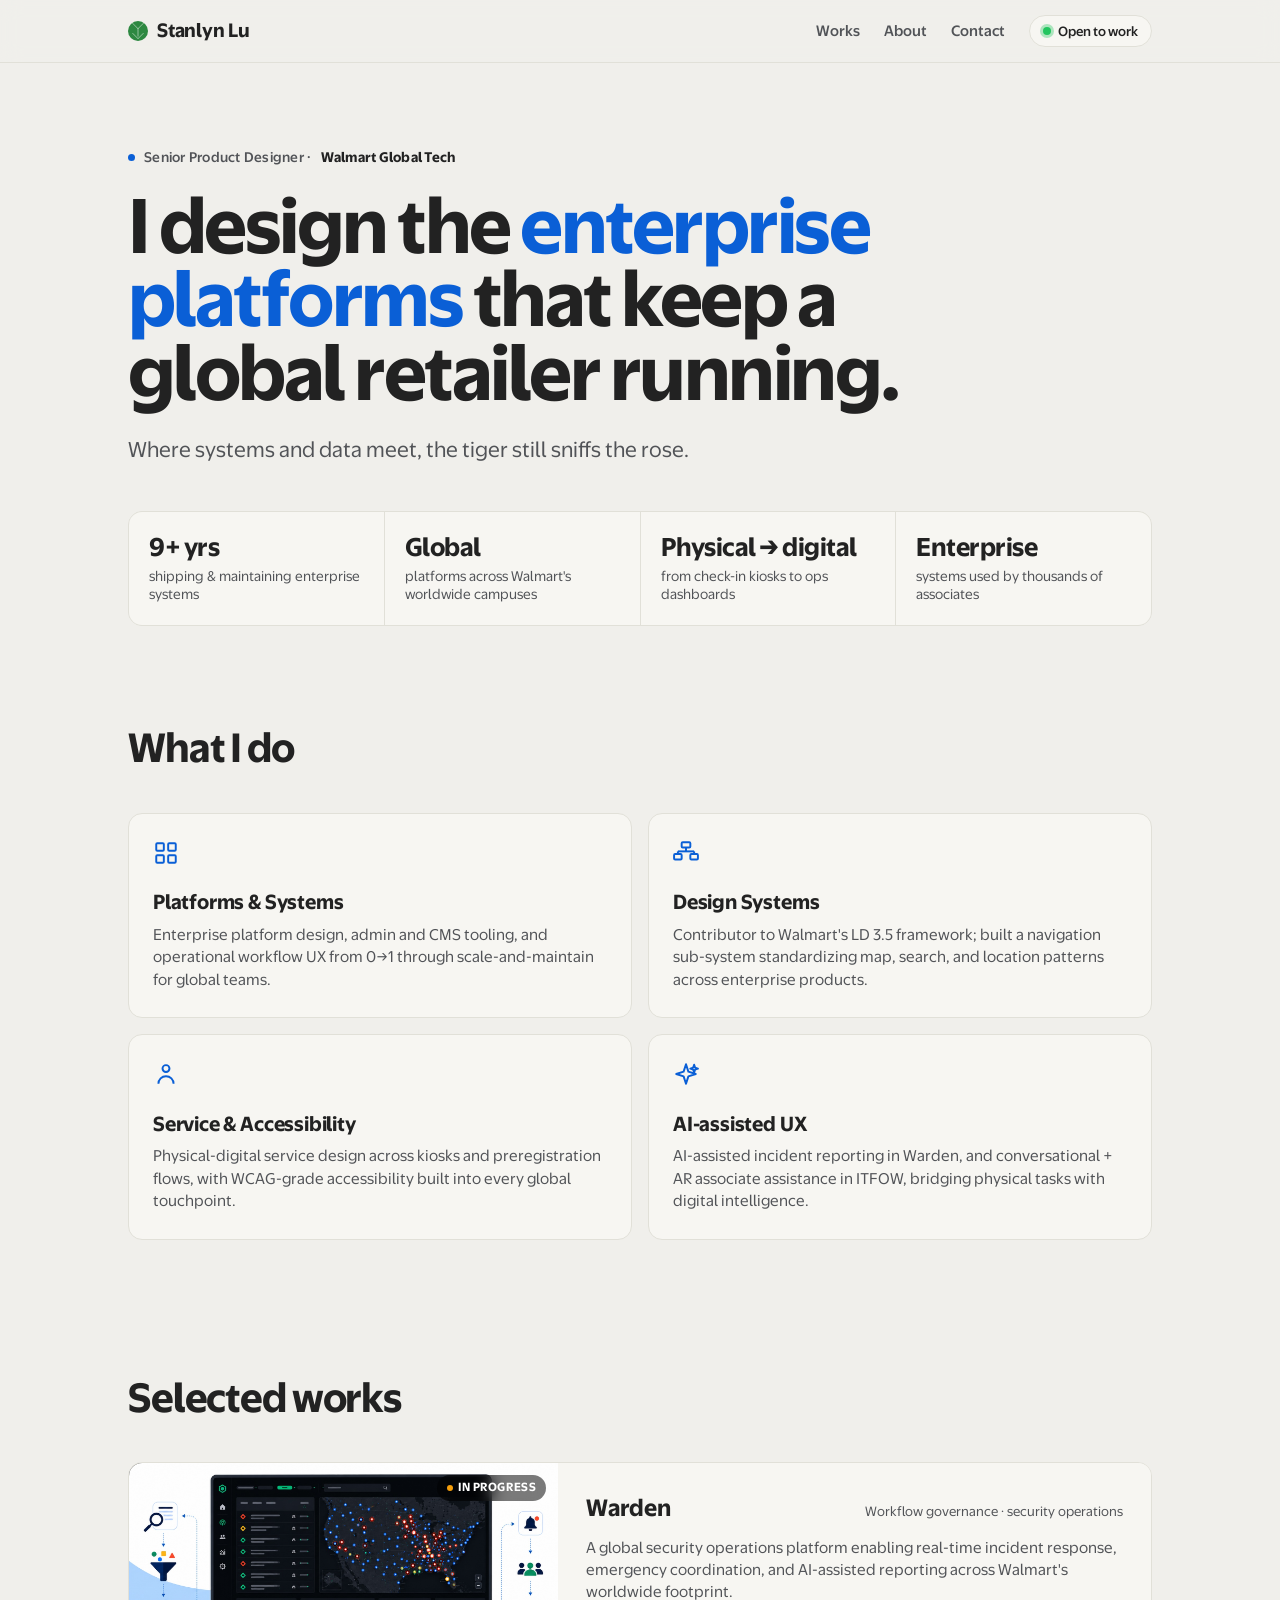
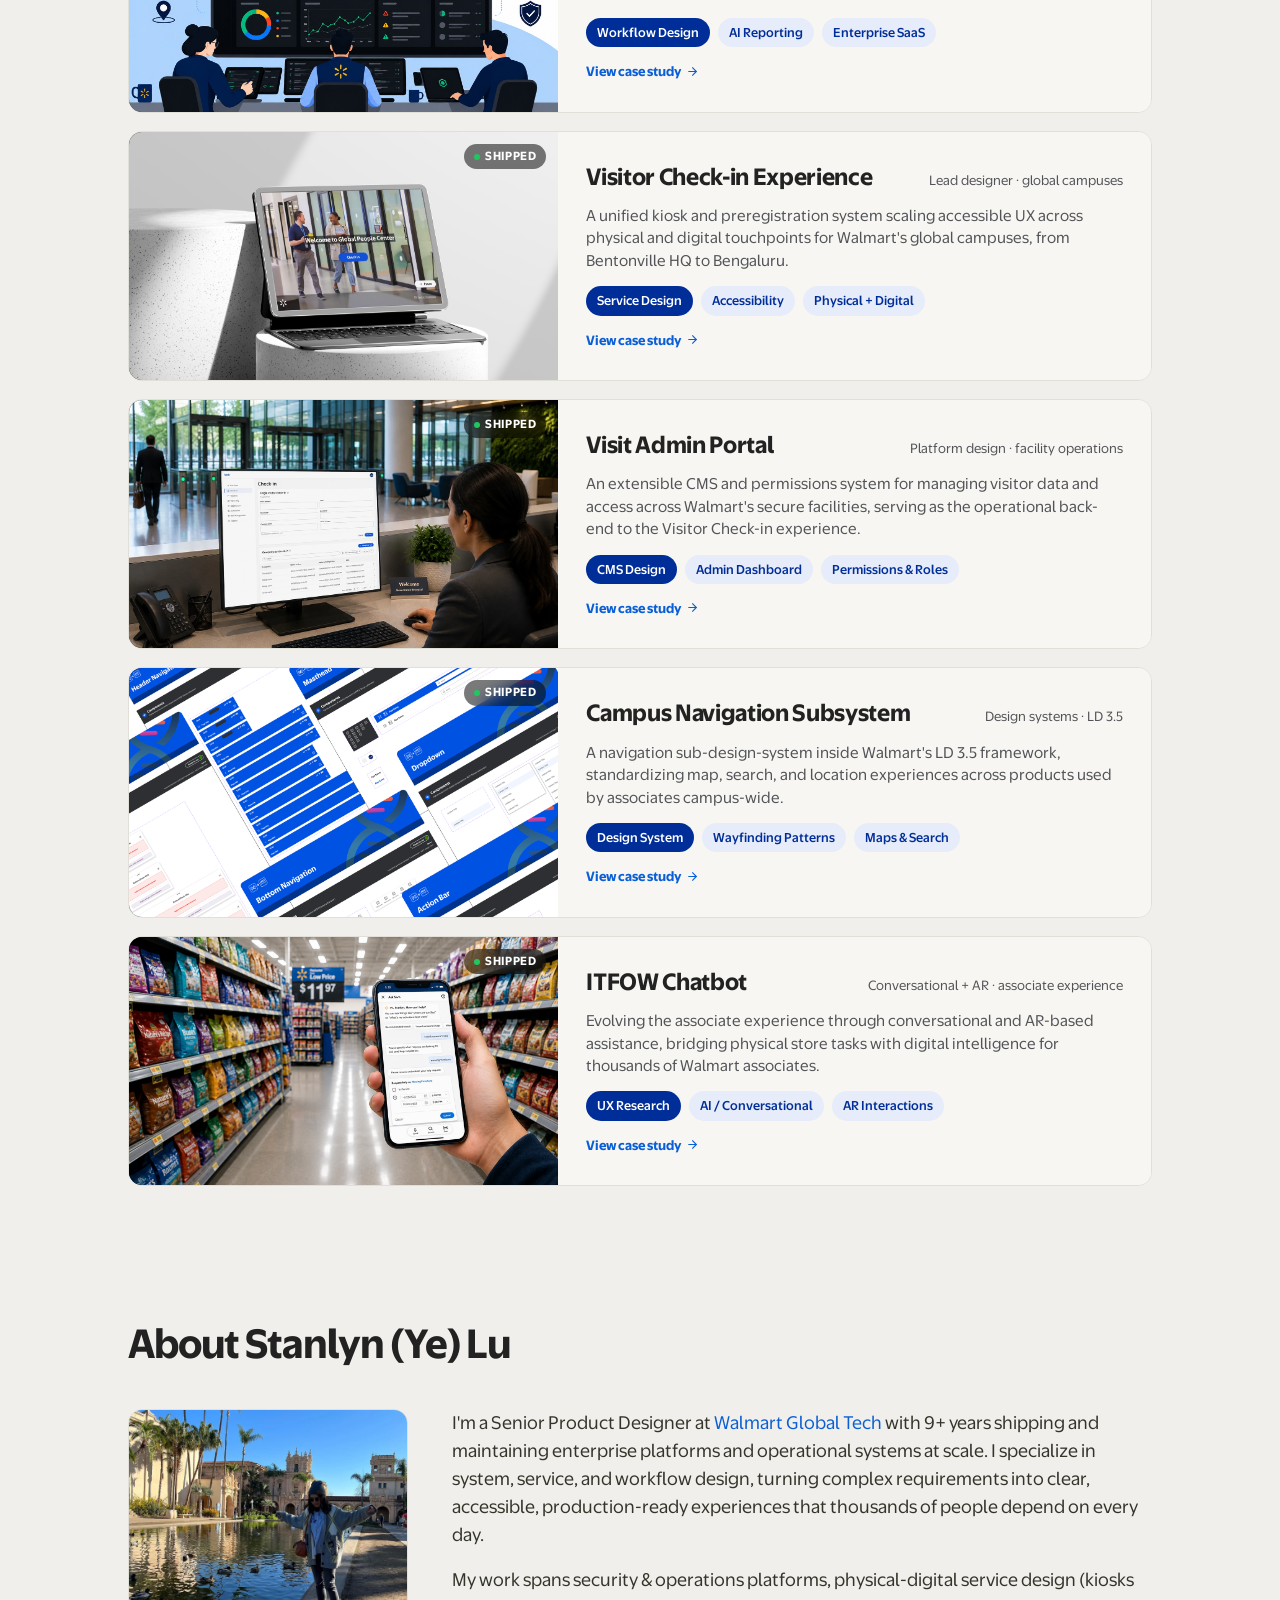
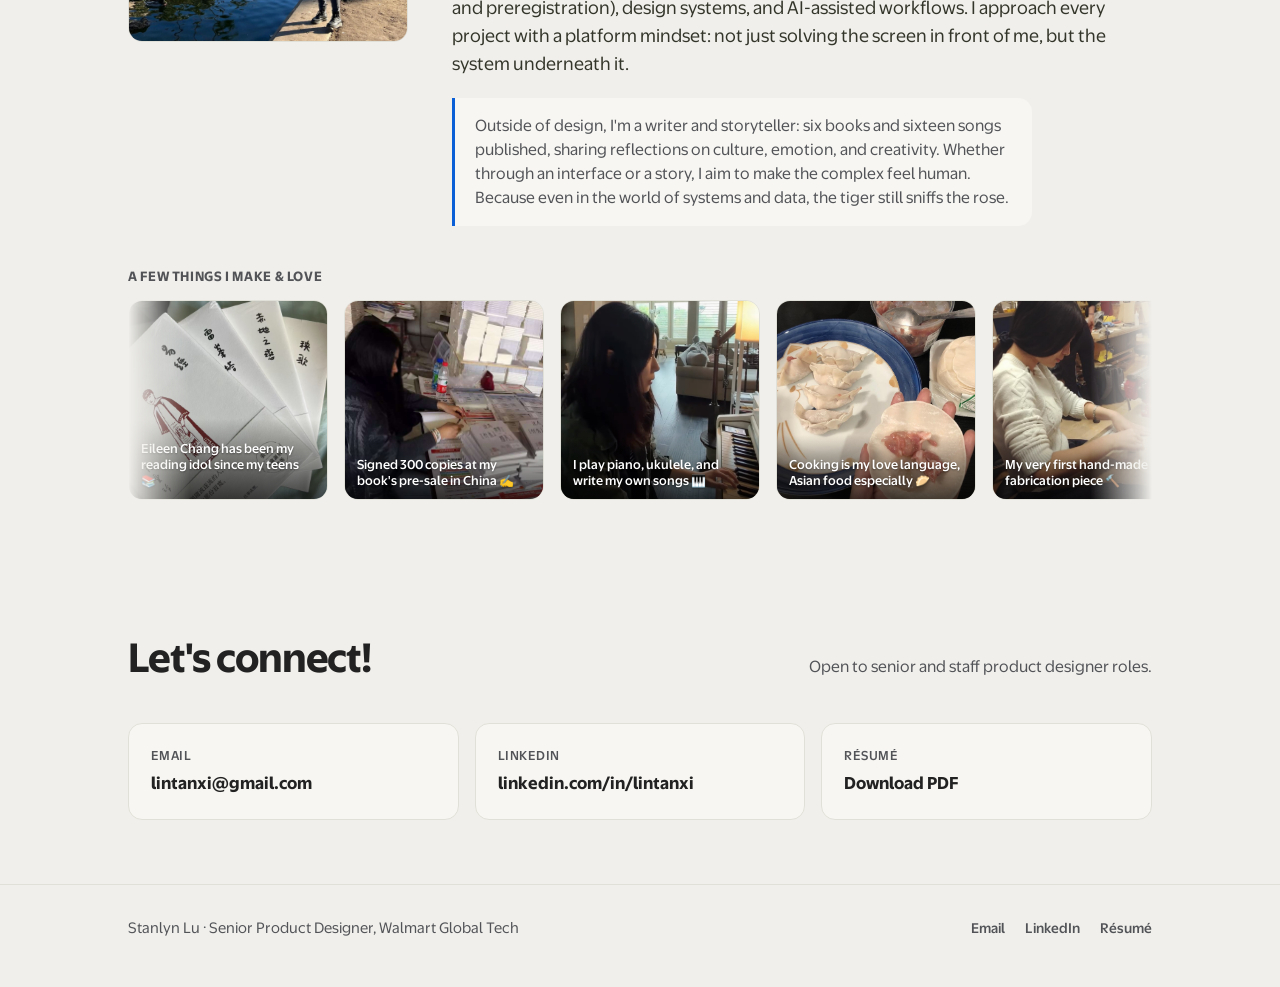
==== index.html @ 0a049d86 "Initial commit: portfolio site" ====
<!DOCTYPE html>
<html lang="en">
<head>
<meta charset="UTF-8">
<meta name="viewport" content="width=device-width, initial-scale=1">
<title>Stanlyn Lu — Senior Product Designer</title>
<meta name="description" content="Stanlyn (Ye) Lu — Senior Product Designer at Walmart Global Tech. Enterprise platforms, security &amp; operations, design systems, and AI-assisted UX at global scale.">
<meta property="og:title" content="Stanlyn Lu — Senior Product Designer">
<meta property="og:description" content="Enterprise platforms, security &amp; operations, design systems, and AI-assisted UX at global scale.">
<meta property="og:type" content="website">
<meta property="og:url" content="https://yelu.work/">

<link rel="icon" href="favicon.svg" type="image/svg+xml">
<link rel="preload" href="fonts/everyday-700.woff" as="font" type="font/woff" crossorigin>
<link rel="preload" href="fonts/everyday-400.woff" as="font" type="font/woff" crossorigin>
<style>
  @font-face{font-family:"Everyday Sans";font-weight:400;font-style:normal;font-display:swap;src:url("fonts/everyday-400.woff") format("woff")}
  @font-face{font-family:"Everyday Sans";font-weight:500;font-style:normal;font-display:swap;src:url("fonts/everyday-500.woff") format("woff")}
  @font-face{font-family:"Everyday Sans";font-weight:700;font-style:normal;font-display:swap;src:url("fonts/everyday-700.woff") format("woff")}
  @font-face{font-family:"Everyday Sans";font-weight:900;font-style:normal;font-display:swap;src:url("fonts/everyday-900.woff") format("woff")}

  :root{
    --bg:#f0efeb;
    --surface:#f7f6f2;
    --ink:#222222;
    --muted:#515357;
    --line:#e1e0d8;
    --blue:#0a5fd6;
    --blue-ink:#002e99;
    --chip-bg:#e6ecf9;
    --leaf:#2d8841;
    --font:"Everyday Sans","Helvetica Neue",Arial,sans-serif;
    --max:1080px;
    --r:14px;
  }
  *{box-sizing:border-box}
  html{scroll-behavior:smooth}
  @media (prefers-reduced-motion:reduce){html{scroll-behavior:auto}}
  body{
    margin:0;background:var(--bg);color:var(--ink);
    font-family:var(--font);font-size:16px;line-height:1.6;
    -webkit-font-smoothing:antialiased;text-rendering:optimizeLegibility;
  }
  .wrap{max-width:var(--max);margin:0 auto;padding:0 28px}
  a{color:var(--blue);text-decoration:none}
  a:hover{text-decoration:underline}
  :focus-visible{outline:3px solid var(--blue);outline-offset:3px;border-radius:4px}
  img{display:block;max-width:100%}
  .skip{position:absolute;left:-9999px}
  .skip:focus{left:16px;top:16px;background:var(--ink);color:#fff;padding:10px 14px;border-radius:8px;z-index:99}

  /* ── Header ── */
  header{position:sticky;top:0;z-index:20;background:rgba(240,239,235,.88);backdrop-filter:blur(10px);-webkit-backdrop-filter:blur(10px);border-bottom:1px solid var(--line)}
  .nav{display:flex;align-items:center;justify-content:space-between;height:62px;gap:24px}
  .brand{display:flex;align-items:center;gap:9px;font-weight:700;font-size:18px;letter-spacing:-.01em;color:var(--ink);white-space:nowrap}
  .brand svg{width:20px;height:20px;color:var(--leaf);flex:none}
  .navlinks{display:flex;align-items:center;gap:24px}
  .navlink{color:var(--muted);font-weight:500;font-size:14px;transition:color .15s}
  .navlink:hover{color:var(--ink);text-decoration:none}
  @media(max-width:520px){.navlinks .navlink:not(:last-child){display:none}}
  .avail{display:inline-flex;align-items:center;gap:7px;font-size:12.5px;font-weight:500;color:var(--ink);padding:5px 13px;background:var(--surface);border:1px solid var(--line);border-radius:999px;white-space:nowrap}
  .avail-dot{width:8px;height:8px;border-radius:50%;background:#22c55e;flex:none;position:relative}
  .avail-dot::before{content:'';position:absolute;inset:-3px;border-radius:50%;background:#22c55e;opacity:.35;animation:avail-pulse 1.8s ease-out infinite}
  @keyframes avail-pulse{0%{transform:scale(1);opacity:.35}70%{transform:scale(2.5);opacity:0}100%{transform:scale(2.5);opacity:0}}

  /* ── Hero ── */
  .hero{padding:80px 0 28px}
  .eyebrow{display:inline-flex;align-items:center;gap:9px;font-size:13px;font-weight:500;letter-spacing:.02em;color:var(--muted);margin-bottom:22px}
  .eyebrow b{color:var(--ink);font-weight:700}
  .eyebrow .dot{width:7px;height:7px;border-radius:50%;background:var(--blue);flex:none}
  h1{font-weight:700;font-size:clamp(36px,6vw,72px);line-height:1.02;letter-spacing:-.035em;margin:0 0 24px;max-width:16ch}
  h1 .accent{color:var(--blue)}
  .hook{font-size:clamp(17px,2.1vw,20px);line-height:1.55;color:var(--muted);max-width:50ch;margin:0;font-weight:400}

  /* ── Scale strip ── */
  .scale{display:grid;grid-template-columns:repeat(4,1fr);gap:1px;background:var(--line);border:1px solid var(--line);border-radius:var(--r);overflow:hidden;margin-top:46px}
  .stat{background:var(--surface);padding:22px 20px}
  .stat .num{font-weight:700;font-size:24px;line-height:1.1;letter-spacing:-.02em}
  .stat .lab{margin-top:6px;font-size:13px;color:var(--muted);line-height:1.4}
  @media(max-width:760px){.scale{grid-template-columns:repeat(2,1fr)}}

  /* ── Sections ── */
  section{padding:64px 0}
  .sec-head{display:flex;align-items:baseline;justify-content:space-between;gap:20px;margin-bottom:34px;flex-wrap:wrap}
  h2{font-weight:700;font-size:clamp(26px,3.6vw,38px);letter-spacing:-.03em;margin:0}
  .sec-sub{color:var(--muted);font-size:15px;max-width:44ch;margin:0}

  /* ── Competency grid ── */
  .caps{display:grid;grid-template-columns:repeat(2,1fr);gap:16px}
  @media(max-width:720px){.caps{grid-template-columns:1fr}}
  .cap{background:var(--surface);border:1px solid var(--line);border-radius:var(--r);padding:26px 24px}
  .cap .icon{width:26px;height:26px;color:var(--blue);margin-bottom:14px}
  .cap h3{font-weight:700;font-size:19px;margin:0 0 6px;letter-spacing:-.01em}
  .cap p{margin:0;color:var(--muted);font-size:14.5px;line-height:1.55}

  /* ── Project cards ── */
  .works{display:flex;flex-direction:column;gap:18px}
  .card{display:grid;grid-template-columns:42% 1fr;background:var(--surface);border:1px solid var(--line);border-radius:var(--r);overflow:hidden;transition:border-color .2s ease,transform .2s ease;text-decoration:none;color:inherit}
  .card:hover{border-color:var(--blue);transform:translateY(-2px);text-decoration:none}
  @media(prefers-reduced-motion:reduce){.card,.card:hover{transition:none;transform:none}}
  .card .shot{position:relative;background:#1b1c18;min-height:220px}
  .card .shot img{width:100%;height:100%;object-fit:cover;position:absolute;inset:0}
  .card .body{padding:28px 28px;background:var(--card-color,var(--surface))}
  .badge{position:absolute;top:12px;right:12px;display:inline-flex;align-items:center;gap:5px;font-size:11px;font-weight:600;letter-spacing:.05em;text-transform:uppercase;padding:4px 10px;border-radius:999px;background:rgba(0,0,0,.52);color:#fff;backdrop-filter:blur(8px);-webkit-backdrop-filter:blur(8px);z-index:2}
  .badge .bdot{width:6px;height:6px;border-radius:50%;background:#22c55e;flex:none}
  .card .top{display:flex;align-items:baseline;justify-content:space-between;gap:14px;flex-wrap:wrap;margin-bottom:4px}
  .card h3{font-weight:700;font-size:22px;margin:0;letter-spacing:-.015em;color:var(--ink)}
  .card .scope{font-size:12.5px;color:var(--muted);white-space:nowrap}
  .card .desc{margin:10px 0 14px;color:var(--muted);font-size:14.5px;line-height:1.55}
  .tldr{font-size:13px;color:var(--ink);background:var(--bg);border:1px solid var(--line);border-radius:10px;padding:11px 14px;margin:0 0 16px;line-height:1.5}
  .tldr strong{font-weight:600;color:var(--muted);font-size:11px;letter-spacing:.04em;text-transform:uppercase;display:block;margin-bottom:4px}
  .chips{display:flex;flex-wrap:wrap;gap:8px}
  .chip{font-size:12px;font-weight:500;padding:5px 11px;border-radius:999px;background:var(--chip-bg);color:var(--blue-ink)}
  .chip.dom{background:var(--blue-ink);color:#fff}
  .nda{display:inline-flex;align-items:center;gap:7px;margin-top:14px;font-size:12.5px;color:var(--muted)}
  .nda svg{width:13px;height:13px;flex:none}
  .card-link-hint{display:inline-flex;align-items:center;gap:5px;margin-top:14px;font-size:12.5px;font-weight:600;color:var(--blue)}
  .card-link-hint svg{width:13px;height:13px;flex:none}
  @media(max-width:680px){.card{grid-template-columns:1fr}.card .shot{min-height:200px;height:200px}}

  /* ── About ── */
  .about-grid{display:grid;grid-template-columns:280px 1fr;gap:44px;align-items:start}
  @media(max-width:720px){.about-grid{grid-template-columns:1fr;gap:26px}}
  .about-grid img{width:100%;border-radius:var(--r);border:1px solid var(--line)}
  .about p{font-size:17px;max-width:58ch;color:#33352a;margin-top:0;line-height:1.65}
  .ps{margin-top:20px;padding:16px 20px;border-left:3px solid var(--blue);background:var(--surface);border-radius:0 var(--r) var(--r) 0;color:var(--muted);font-size:15px;max-width:58ch}
  /* hobby photo marquee */
  .hobbies{margin-top:40px}
  .hobbies-label{font-size:12.5px;font-weight:600;letter-spacing:.05em;text-transform:uppercase;color:var(--muted);margin-bottom:14px}
  .marquee{overflow:hidden;-webkit-mask-image:linear-gradient(90deg,transparent,#000 6%,#000 94%,transparent);mask-image:linear-gradient(90deg,transparent,#000 6%,#000 94%,transparent)}
  .marquee-track{display:flex;gap:16px;width:max-content;animation:marquee 46s linear infinite}
  .marquee:hover .marquee-track{animation-play-state:paused}
  .marquee-track figure{position:relative;margin:0;flex:none;width:200px;height:200px;border-radius:var(--r);overflow:hidden;border:1px solid var(--line);background:var(--surface)}
  .marquee-track img{width:100%;height:100%;object-fit:cover;display:block;transition:transform .4s ease}
  .marquee-track figure:hover img{transform:scale(1.05)}
  .marquee-track figcaption{position:absolute;left:0;right:0;bottom:0;padding:22px 12px 10px;font-size:12px;line-height:1.35;font-weight:500;color:#fff;background:linear-gradient(to top,rgba(0,0,0,.72),rgba(0,0,0,.36) 55%,transparent);text-shadow:0 1px 2px rgba(0,0,0,.4)}
  @keyframes marquee{0%{transform:translateX(0)}100%{transform:translateX(calc(-50% - 8px))}}
  @media(prefers-reduced-motion:reduce){.marquee-track{animation:none}.marquee{overflow-x:auto}}
  @media(max-width:680px){.marquee-track figure{width:150px;height:150px}}

  /* ── Contact ── */
  .contact-grid{display:grid;grid-template-columns:repeat(3,1fr);gap:16px}
  @media(max-width:640px){.contact-grid{grid-template-columns:1fr}}
  .contact-item{background:var(--surface);border:1px solid var(--line);border-radius:var(--r);padding:22px 22px;display:flex;flex-direction:column;gap:6px}
  .contact-item .c-label{font-size:12px;font-weight:500;letter-spacing:.04em;text-transform:uppercase;color:var(--muted)}
  .contact-item a{font-size:16px;font-weight:600;color:var(--ink)}
  .contact-item a:hover{color:var(--blue)}

  .hero{position:relative}

  footer{border-top:1px solid var(--line);padding:32px 0 48px}
  .foot-inner{display:flex;align-items:center;justify-content:space-between;gap:20px;flex-wrap:wrap}
  .foot-name{font-size:14px;color:var(--muted)}
  .foot-links{display:flex;gap:20px;flex-wrap:wrap}
  .foot-links a{font-size:13px;font-weight:500;color:var(--muted)}
  .foot-links a:hover{color:var(--ink)}
</style>
</head>
<body>
<a class="skip" href="#main">Skip to content</a>


<header>
  <div class="wrap nav">
    <a href="#" class="brand" aria-label="Stanlyn Lu, home">
      <svg viewBox="0 0 200 200" width="22" height="22" aria-hidden="true"><circle cx="100" cy="100" r="100" fill="#2d8841"/><g fill="none" stroke="#fff" stroke-miterlimit="10" stroke-width="5"><line x1="44.69" y1="21.51" x2="100.91" y2="77.73"/><line x1="155.31" y1="21.51" x2="98.39" y2="78.42"/><line x1="44.69" y1="121.14" x2="100" y2="176.45"/><line x1="155.31" y1="121.14" x2="98.26" y2="178.19"/><line x1="100" y1="73.99" x2="100" y2="155.83"/></g></svg>
      Stanlyn Lu
    </a>
    <nav class="navlinks" aria-label="Primary">
      <a class="navlink" href="#works">Works</a>
      <a class="navlink" href="#about">About</a>
      <a class="navlink" href="#contact">Contact</a>
      <span class="avail" aria-label="Open to new opportunities"><span class="avail-dot" aria-hidden="true"></span>Open to work</span>
    </nav>
  </div>
</header>

<main id="main">

  <!-- HERO -->
  <section class="hero" aria-labelledby="h1">
    <div class="wrap">
      <span class="eyebrow"><span class="dot" aria-hidden="true"></span>Senior Product Designer · <b><a href="https://tech.walmart.com/content/walmart-global-tech/en_us.html" rel="noopener" target="_blank" style="color:inherit;text-decoration:none">Walmart Global Tech</a></b></span>
      <h1 id="h1">I design the <span class="accent">enterprise platforms</span> that keep a global retailer running.</h1>
      <p class="hook">Where systems and data meet, the tiger still sniffs the rose.</p>

      <div class="scale" role="list" aria-label="Experience highlights">
        <div class="stat" role="listitem">
          <div class="num">9+ yrs</div>
          <div class="lab">shipping &amp; maintaining enterprise systems</div>
        </div>
        <div class="stat" role="listitem">
          <div class="num">Global</div>
          <div class="lab">platforms across Walmart's worldwide campuses</div>
        </div>
        <div class="stat" role="listitem">
          <div class="num">Physical → digital</div>
          <div class="lab">from check-in kiosks to ops dashboards</div>
        </div>
        <div class="stat" role="listitem">
          <div class="num">Enterprise</div>
          <div class="lab">systems used by thousands of associates</div>
        </div>
      </div>
    </div>
      </span>
    </div>
  </section>

  <!-- COMPETENCY -->
  <section aria-labelledby="cap-h">
    <div class="wrap">
      <div class="sec-head">
        <h2 id="cap-h">What I do</h2>
      </div>
      <div class="caps">

        <article class="cap">
          <svg class="icon" viewBox="0 0 24 24" fill="none" stroke="currentColor" stroke-width="1.8" aria-hidden="true">
            <rect x="3" y="3" width="7" height="7" rx="1"/><rect x="14" y="3" width="7" height="7" rx="1"/>
            <rect x="3" y="14" width="7" height="7" rx="1"/><rect x="14" y="14" width="7" height="7" rx="1"/>
          </svg>
          <h3>Platforms &amp; Systems</h3>
          <p>Enterprise platform design, admin and CMS tooling, and operational workflow UX from 0→1 through scale-and-maintain for global teams.</p>
        </article>

        <article class="cap">
          <svg class="icon" viewBox="0 0 24 24" fill="none" stroke="currentColor" stroke-width="1.8" aria-hidden="true">
            <rect x="8" y="2" width="8" height="5" rx="1"/>
            <line x1="12" y1="7" x2="12" y2="10.5"/>
            <line x1="4.5" y1="10.5" x2="19.5" y2="10.5"/>
            <line x1="4.5" y1="10.5" x2="4.5" y2="13"/>
            <line x1="19.5" y1="10.5" x2="19.5" y2="13"/>
            <rect x="1" y="13" width="7" height="5" rx="1"/>
            <rect x="16" y="13" width="7" height="5" rx="1"/>
          </svg>
          <h3>Design Systems</h3>
          <p>Contributor to Walmart's LD 3.5 framework; built a navigation sub-system standardizing map, search, and location patterns across enterprise products.</p>
        </article>

        <article class="cap">
          <svg class="icon" viewBox="0 0 24 24" fill="none" stroke="currentColor" stroke-width="1.8" aria-hidden="true">
            <circle cx="12" cy="7" r="3.2"/>
            <path d="M5 21c0-3.9 3.1-7 7-7s7 3.1 7 7"/>
          </svg>
          <h3>Service &amp; Accessibility</h3>
          <p>Physical-digital service design across kiosks and preregistration flows, with WCAG-grade accessibility built into every global touchpoint.</p>
        </article>

        <article class="cap">
          <svg class="icon" viewBox="0 0 24 24" fill="none" stroke="currentColor" stroke-width="1.8" stroke-linejoin="round" aria-hidden="true">
            <path d="M12 3l2.2 6.8L21 12l-6.8 2.2L12 21l-2.2-6.8L3 12l6.8-2.2L12 3z"/>
            <path d="M19.5 3.5l.9 2.6 2.6.9-2.6.9-.9 2.6-.9-2.6-2.6-.9 2.6-.9.9-2.6z"/>
          </svg>
          <h3>AI-assisted UX</h3>
          <p>AI-assisted incident reporting in Warden, and conversational + AR associate assistance in ITFOW, bridging physical tasks with digital intelligence.</p>
        </article>

      </div>
    </div>
  </section>

  <!-- WORKS -->
  <section id="works" aria-labelledby="works-h">
    <div class="wrap">
      <div class="sec-head">
        <h2 id="works-h">Selected works</h2>
      </div>
      <div class="works">

        <!-- Warden -->
        <a class="card" href="warden.html" data-preview="assets/warden.jpg">
          <div class="shot">
            <img src="assets/warden.jpg" loading="lazy" alt="Warden security operations dashboard showing a live US map of active sites and a real-time incident queue.">
            <span class="badge"><span class="bdot" style="background:#f59e0b"></span>In Progress</span>
          </div>
          <div class="body">
            <div class="top">
              <h3>Warden</h3>
              <span class="scope">Workflow governance · security operations</span>
            </div>
            <p class="desc">A global security operations platform enabling real-time incident response, emergency coordination, and AI-assisted reporting across Walmart's worldwide footprint.</p>
            <div class="chips">
              <span class="chip dom">Workflow Design</span>
              <span class="chip">AI Reporting</span>
              <span class="chip">Enterprise SaaS</span>
            </div>
            <span class="card-link-hint">View case study
              <svg viewBox="0 0 24 24" fill="none" stroke="currentColor" stroke-width="2" stroke-linecap="round" stroke-linejoin="round" aria-hidden="true"><line x1="5" y1="12" x2="19" y2="12"/><polyline points="12 5 19 12 12 19"/></svg>
            </span>
          </div>
        </a>

        <!-- Visitor Check-in -->
        <a class="card" href="visit-checkin.html" data-preview="assets/visitor-checkin.png">
          <div class="shot">
            <img src="assets/visitor-checkin.png" loading="lazy" alt="A self-service check-in kiosk on a stand welcoming visitors to the Global People Center.">
            <span class="badge"><span class="bdot"></span>Shipped</span>
          </div>
          <div class="body">
            <div class="top">
              <h3>Visitor Check-in Experience</h3>
              <span class="scope">Lead designer · global campuses</span>
            </div>
            <p class="desc">A unified kiosk and preregistration system scaling accessible UX across physical and digital touchpoints for Walmart's global campuses, from Bentonville HQ to Bengaluru.</p>
            <div class="chips">
              <span class="chip dom">Service Design</span>
              <span class="chip">Accessibility</span>
              <span class="chip">Physical + Digital</span>
            </div>
            <span class="card-link-hint">View case study
              <svg viewBox="0 0 24 24" fill="none" stroke="currentColor" stroke-width="2" stroke-linecap="round" stroke-linejoin="round" aria-hidden="true"><line x1="5" y1="12" x2="19" y2="12"/><polyline points="12 5 19 12 12 19"/></svg>
            </span>
          </div>
        </a>

        <!-- Visit Admin -->
        <a class="card" href="visit-admin.html" data-preview="assets/visit-admin.jpg">
          <div class="shot">
            <img src="assets/visit-admin.jpg" loading="lazy" alt="A reception desk monitor showing the visitor check-in admin form being completed by a front-desk associate.">
            <span class="badge"><span class="bdot"></span>Shipped</span>
          </div>
          <div class="body">
            <div class="top">
              <h3>Visit Admin Portal</h3>
              <span class="scope">Platform design · facility operations</span>
            </div>
            <p class="desc">An extensible CMS and permissions system for managing visitor data and access across Walmart's secure facilities, serving as the operational back-end to the Visitor Check-in experience.</p>
            <div class="chips">
              <span class="chip dom">CMS Design</span>
              <span class="chip">Admin Dashboard</span>
              <span class="chip">Permissions &amp; Roles</span>
            </div>
            <span class="card-link-hint">View case study
              <svg viewBox="0 0 24 24" fill="none" stroke="currentColor" stroke-width="2" stroke-linecap="round" stroke-linejoin="round" aria-hidden="true"><line x1="5" y1="12" x2="19" y2="12"/><polyline points="12 5 19 12 12 19"/></svg>
            </span>
          </div>
        </a>

        <!-- Campus Nav -->
        <a class="card" href="navigation.html" data-preview="assets/campus-nav.png">
          <div class="shot">
            <img src="assets/campus-nav.png" loading="lazy" alt="Navigation UI component sheets: header nav, masthead, dropdown, bottom nav, action bar, laid out in perspective.">
            <span class="badge"><span class="bdot"></span>Shipped</span>
          </div>
          <div class="body">
            <div class="top">
              <h3>Campus Navigation Subsystem</h3>
              <span class="scope">Design systems · LD 3.5</span>
            </div>
            <p class="desc">A navigation sub-design-system inside Walmart's LD 3.5 framework, standardizing map, search, and location experiences across products used by associates campus-wide.</p>
            <div class="chips">
              <span class="chip dom">Design System</span>
              <span class="chip">Wayfinding Patterns</span>
              <span class="chip">Maps &amp; Search</span>
            </div>
            <span class="card-link-hint">View case study
              <svg viewBox="0 0 24 24" fill="none" stroke="currentColor" stroke-width="2" stroke-linecap="round" stroke-linejoin="round" aria-hidden="true"><line x1="5" y1="12" x2="19" y2="12"/><polyline points="12 5 19 12 12 19"/></svg>
            </span>
          </div>
        </a>

        <!-- ITFOW -->
        <a class="card" href="itfow.html" data-preview="assets/itfow.jpg">
          <div class="shot">
            <img src="assets/itfow.jpg" loading="lazy" alt="A hand holding a phone in a Walmart aisle showing the Ask Sam conversational assistant.">
            <span class="badge"><span class="bdot"></span>Shipped</span>
          </div>
          <div class="body">
            <div class="top">
              <h3>ITFOW Chatbot</h3>
              <span class="scope">Conversational + AR · associate experience</span>
            </div>
            <p class="desc">Evolving the associate experience through conversational and AR-based assistance, bridging physical store tasks with digital intelligence for thousands of Walmart associates.</p>
            <div class="chips">
              <span class="chip dom">UX Research</span>
              <span class="chip">AI / Conversational</span>
              <span class="chip">AR Interactions</span>
            </div>
            <span class="card-link-hint">View case study
              <svg viewBox="0 0 24 24" fill="none" stroke="currentColor" stroke-width="2" stroke-linecap="round" stroke-linejoin="round" aria-hidden="true"><line x1="5" y1="12" x2="19" y2="12"/><polyline points="12 5 19 12 12 19"/></svg>
            </span>
          </div>
        </a>

      </div>
    </div>
  </section>

  <!-- ABOUT -->
  <section id="about" class="about" aria-labelledby="about-h">
    <div class="wrap">
      <div class="sec-head"><h2 id="about-h">About Stanlyn (Ye) Lu</h2></div>
      <div class="about-grid">
        <img src="assets/portrait.jpg" loading="lazy" alt="Stanlyn Lu standing by the reflecting pool at Balboa Park, arms outstretched.">
        <div>
          <p>I'm a Senior Product Designer at <a href="https://tech.walmart.com/content/walmart-global-tech/en_us.html" rel="noopener" target="_blank">Walmart Global Tech</a> with 9+ years shipping and maintaining enterprise platforms and operational systems at scale. I specialize in system, service, and workflow design, turning complex requirements into clear, accessible, production-ready experiences that thousands of people depend on every day.</p>
          <p>My work spans security &amp; operations platforms, physical-digital service design (kiosks and preregistration), design systems, and AI-assisted workflows. I approach every project with a platform mindset: not just solving the screen in front of me, but the system underneath it.</p>
          <div class="ps">Outside of design, I'm a writer and storyteller: six books and sixteen songs published, sharing reflections on culture, emotion, and creativity. Whether through an interface or a story, I aim to make the complex feel human. Because even in the world of systems and data, the tiger still sniffs the rose.</div>
        </div>
      </div>

      <div class="hobbies">
        <div class="hobbies-label">A few things I make &amp; love</div>
        <div class="marquee">
          <div class="marquee-track">
            <figure><img src="assets/hobby-1.jpg" alt="Eileen Chang books"><figcaption>Eileen Chang has been my reading idol since my teens 📚</figcaption></figure>
            <figure><img src="assets/hobby-2.jpg" alt="Signing books"><figcaption>Signed 300 copies at my book's pre-sale in China ✍️</figcaption></figure>
            <figure><img src="assets/hobby-3.jpg" alt="Playing piano"><figcaption>I play piano, ukulele, and write my own songs 🎹</figcaption></figure>
            <figure><img src="assets/hobby-4.jpg" alt="Hand-folding dumplings"><figcaption>Cooking is my love language, Asian food especially 🥟</figcaption></figure>
            <figure><img src="assets/hobby-5.jpg" alt="Fabrication bench"><figcaption>My very first hand-made fabrication piece 🔨</figcaption></figure>
            <figure><img src="assets/hobby-6.jpg" alt="Carved wooden emoji"><figcaption>First time with AutoCAD + CNC (it shows, lol) 😄</figcaption></figure>
            <figure><img src="assets/hobby-7.jpg" alt="LEGO build"><figcaption>Growing my LEGO collection, one set at a time 🦉</figcaption></figure>
            <figure><img src="assets/hobby-8.jpg" alt="Maker Faire"><figcaption>Geeking out at Maker Faire 🤖</figcaption></figure>
            <figure><img src="assets/hobby-9.jpg" alt="Rockets game"><figcaption>Cheering on the Rockets, light the fuse! 🏀</figcaption></figure>
            <figure><img src="assets/hobby-10.jpg" alt="SXSW badge"><figcaption>Soaking up ideas at SXSW 🎟️</figcaption></figure>
            <!-- duplicate set for seamless loop -->
            <figure aria-hidden="true"><img src="assets/hobby-1.jpg" alt=""><figcaption>Eileen Chang has been my reading idol since my teens 📚</figcaption></figure>
            <figure aria-hidden="true"><img src="assets/hobby-2.jpg" alt=""><figcaption>Signed 300 copies at my book's pre-sale in China ✍️</figcaption></figure>
            <figure aria-hidden="true"><img src="assets/hobby-3.jpg" alt=""><figcaption>I play piano, ukulele, and write my own songs 🎹</figcaption></figure>
            <figure aria-hidden="true"><img src="assets/hobby-4.jpg" alt=""><figcaption>Cooking is my love language, Asian food especially 🥟</figcaption></figure>
            <figure aria-hidden="true"><img src="assets/hobby-5.jpg" alt=""><figcaption>My very first hand-made fabrication piece 🔨</figcaption></figure>
            <figure aria-hidden="true"><img src="assets/hobby-6.jpg" alt=""><figcaption>First time with AutoCAD + CNC (it shows, lol) 😄</figcaption></figure>
            <figure aria-hidden="true"><img src="assets/hobby-7.jpg" alt=""><figcaption>Growing my LEGO collection, one set at a time 🦉</figcaption></figure>
            <figure aria-hidden="true"><img src="assets/hobby-8.jpg" alt=""><figcaption>Geeking out at Maker Faire 🤖</figcaption></figure>
            <figure aria-hidden="true"><img src="assets/hobby-9.jpg" alt=""><figcaption>Cheering on the Rockets, light the fuse! 🏀</figcaption></figure>
            <figure aria-hidden="true"><img src="assets/hobby-10.jpg" alt=""><figcaption>Soaking up ideas at SXSW 🎟️</figcaption></figure>
          </div>
        </div>
      </div>
    </div>
  </section>

  <!-- CONTACT -->
  <section id="contact" aria-labelledby="contact-h">
    <div class="wrap">
      <div class="sec-head">
        <h2 id="contact-h">Let's connect!</h2>
        <p class="sec-sub">Open to senior and staff product designer roles.</p>
      </div>
      <div class="contact-grid">
        <div class="contact-item">
          <span class="c-label">Email</span>
          <a href="mailto:lintanxi@gmail.com">lintanxi@gmail.com</a>
        </div>
        <div class="contact-item">
          <span class="c-label">LinkedIn</span>
          <a href="https://www.linkedin.com/in/lintanxi/" rel="noopener" target="_blank">linkedin.com/in/lintanxi</a>
        </div>
        <div class="contact-item">
          <span class="c-label">Résumé</span>
          <a href="https://drive.google.com/file/d/1amDWNT4BZlJ85HjrUvCv4VGVNqm2g7Tj/view?usp=drive_link" rel="noopener" target="_blank">Download PDF</a>
        </div>
      </div>
    </div>
  </section>

</main>

<footer>
  <div class="wrap foot-inner">
    <div class="foot-name">Stanlyn Lu · Senior Product Designer, Walmart Global Tech</div>
    <div class="foot-links">
      <a href="mailto:lintanxi@gmail.com">Email</a>
      <a href="https://www.linkedin.com/in/lintanxi/" rel="noopener" target="_blank">LinkedIn</a>
      <a href="https://drive.google.com/file/d/1amDWNT4BZlJ85HjrUvCv4VGVNqm2g7Tj/view?usp=drive_link" rel="noopener" target="_blank">Résumé</a>
    </div>
  </div>
</footer>



</body>
</html>
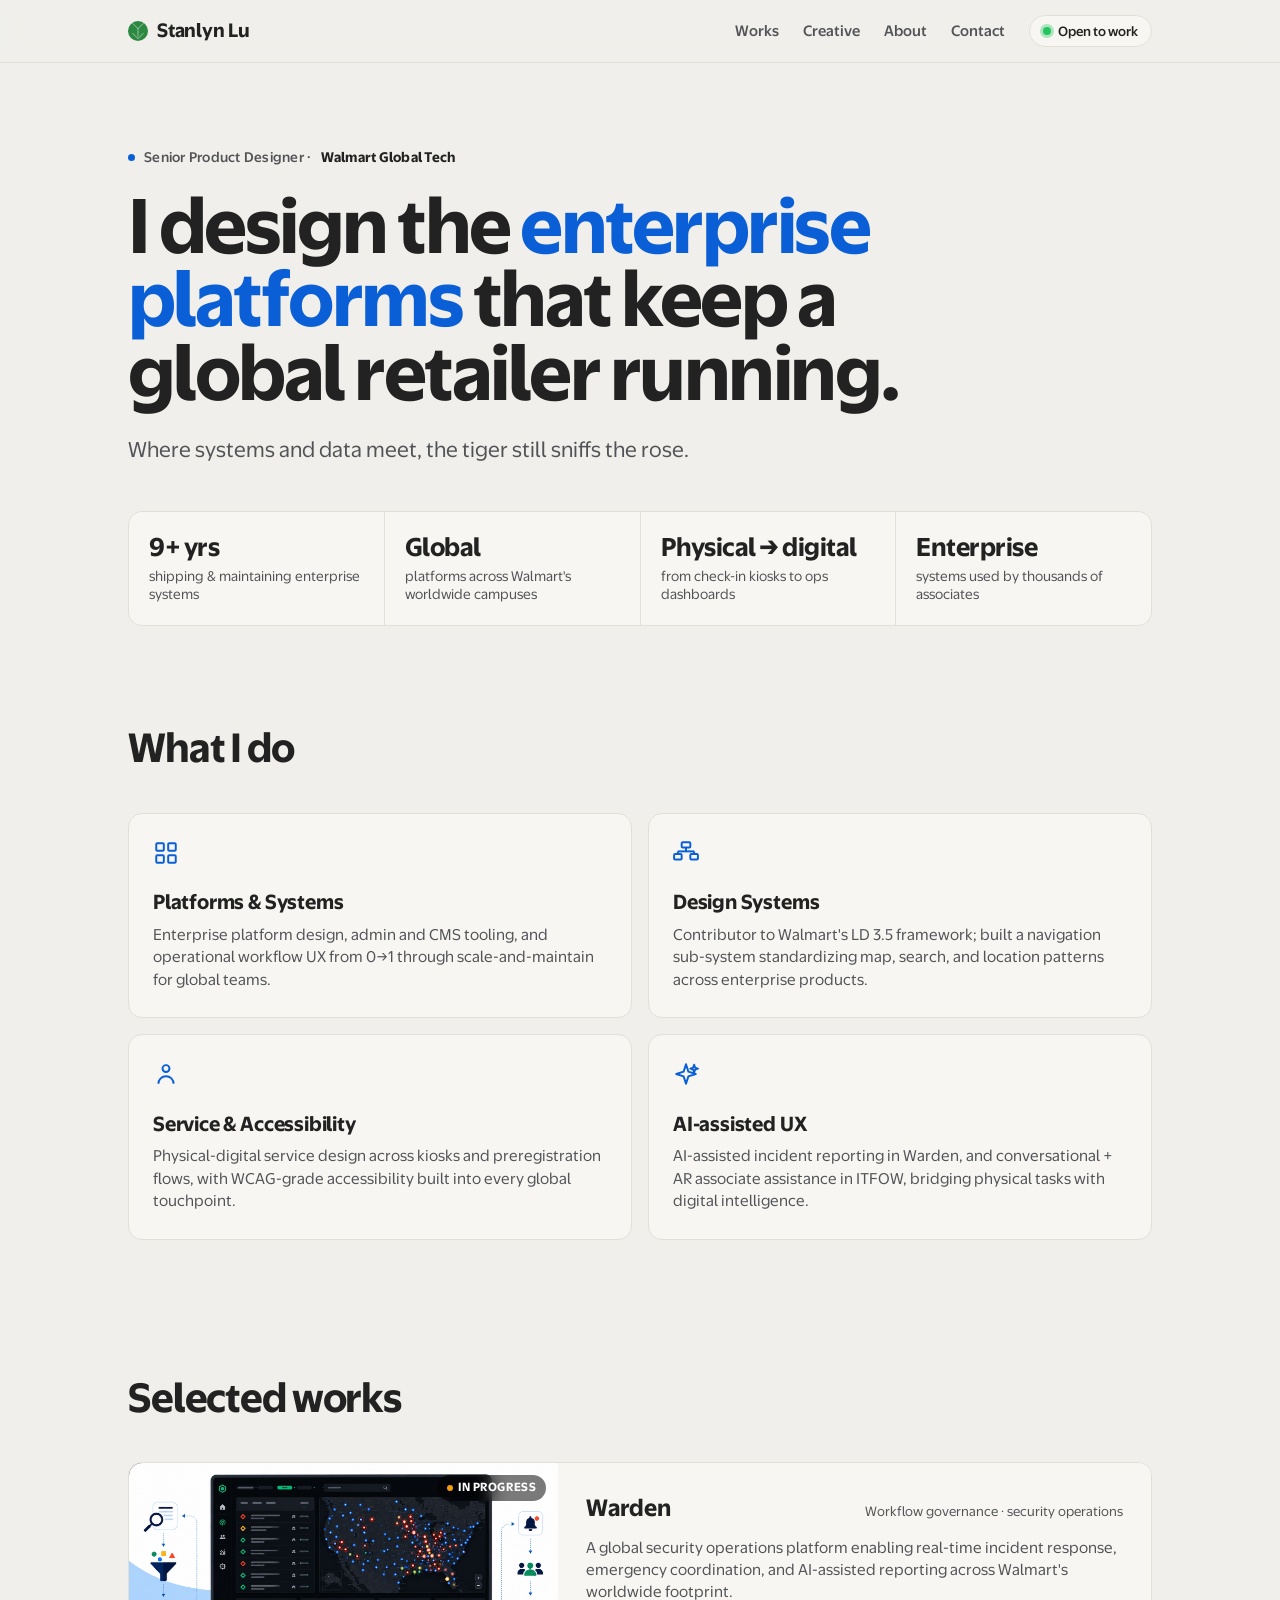
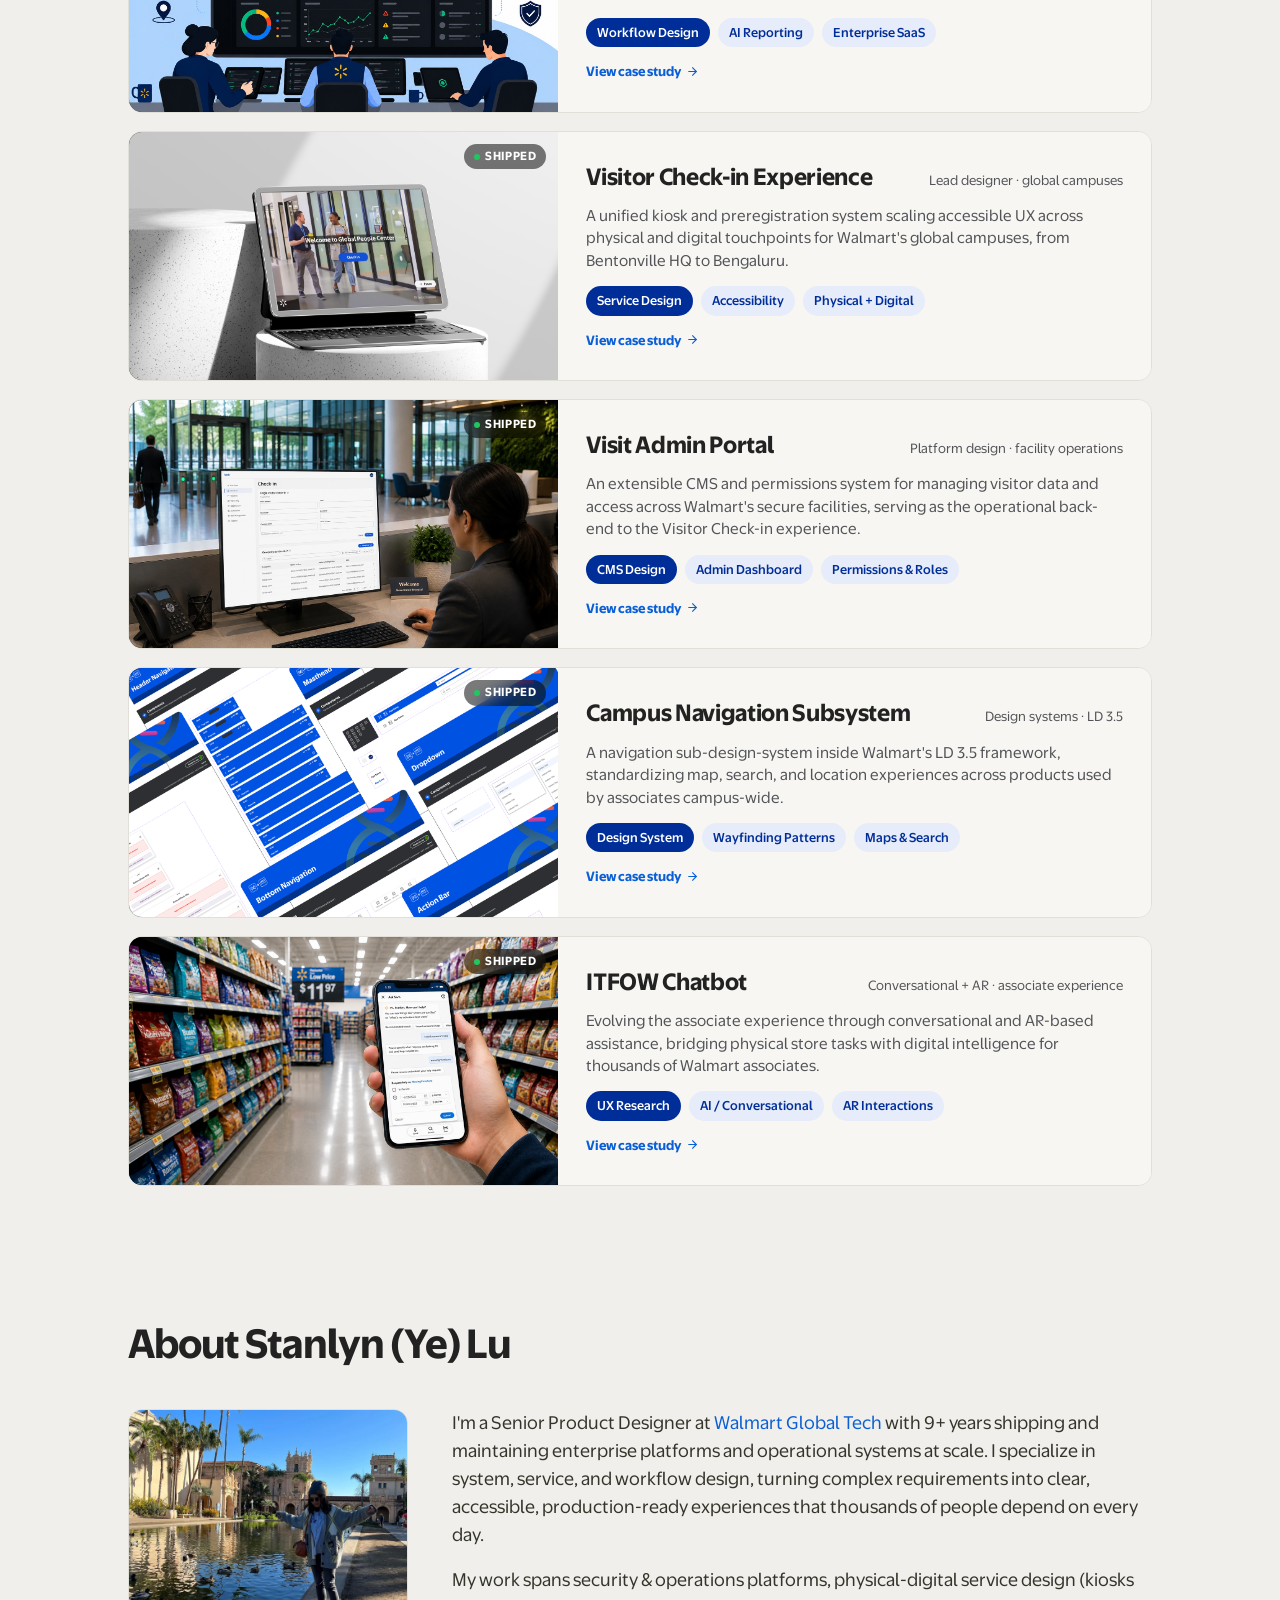
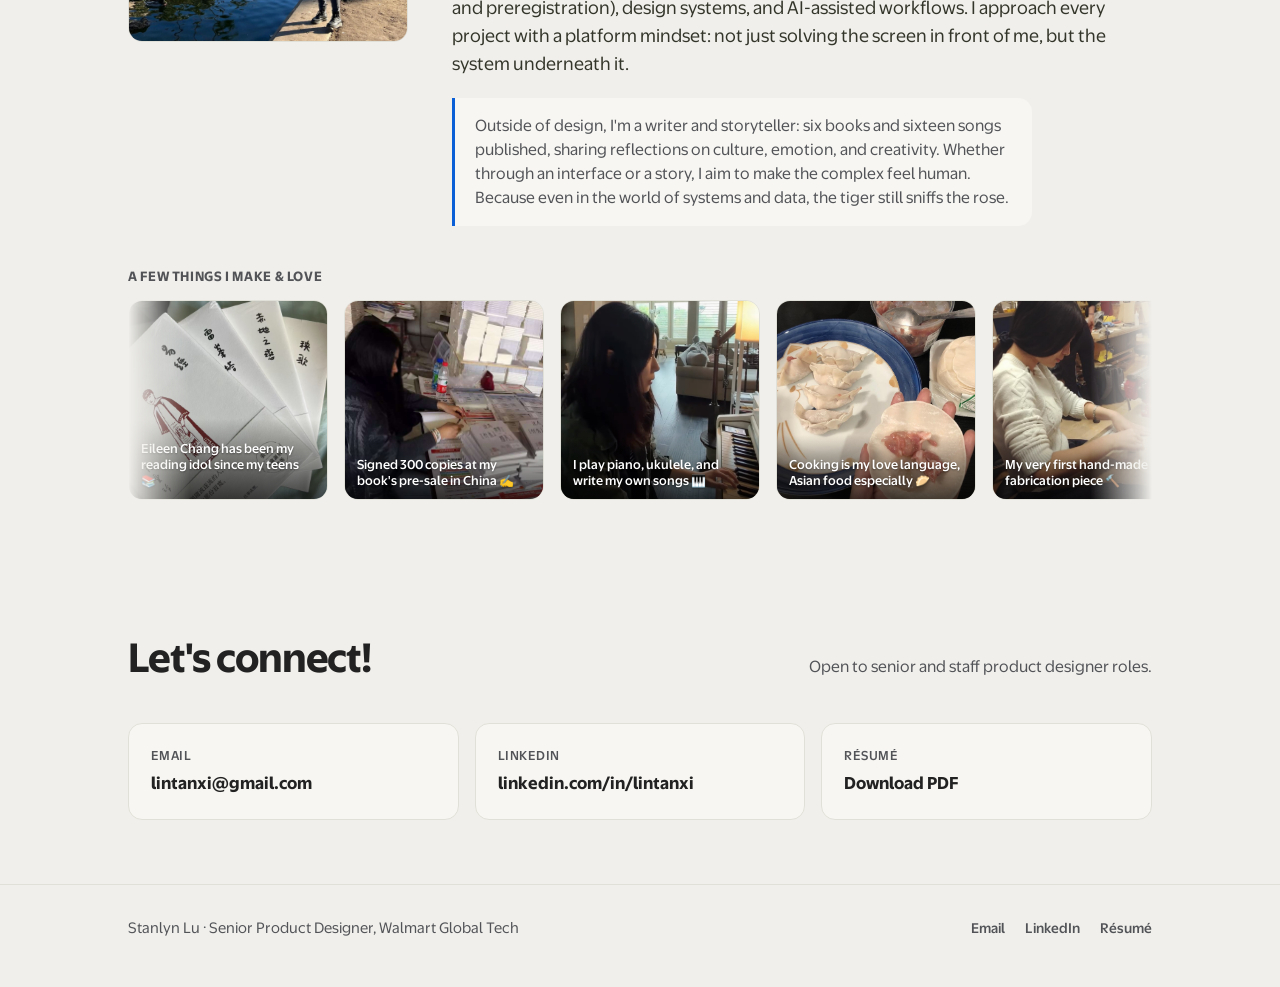
==== commit ebdaba7d: "Add Creative nav link and case study hover cursor" ====
--- a/index.html
+++ b/index.html
@@ -2,6 +2,15 @@
 <html lang="en">
 <head>
 <meta charset="UTF-8">
+<!-- Google tag (gtag.js) -->
+<script async src="https://www.googletagmanager.com/gtag/js?id=G-T3NQX4SQDX"></script>
+<script>
+  window.dataLayer = window.dataLayer || [];
+  function gtag(){dataLayer.push(arguments);}
+  gtag('js', new Date());
+  gtag('config', 'G-T3NQX4SQDX');
+</script>
+
 <meta name="viewport" content="width=device-width, initial-scale=1">
 <title>Stanlyn Lu — Senior Product Designer</title>
 <meta name="description" content="Stanlyn (Ye) Lu — Senior Product Designer at Walmart Global Tech. Enterprise platforms, security &amp; operations, design systems, and AI-assisted UX at global scale.">
@@ -117,6 +126,14 @@
   .card-link-hint{display:inline-flex;align-items:center;gap:5px;margin-top:14px;font-size:12.5px;font-weight:600;color:var(--blue)}
   .card-link-hint svg{width:13px;height:13px;flex:none}
   @media(max-width:680px){.card{grid-template-columns:1fr}.card .shot{min-height:200px;height:200px}}
+  /* custom "View" cursor on hover (desktop pointers only) */
+  @media(hover:hover) and (pointer:fine){
+    .works .card{cursor:none}
+    .view-cursor{position:fixed;top:0;left:0;z-index:60;display:flex;align-items:center;gap:6px;padding:9px 15px;border-radius:999px;background:var(--blue);color:#fff;font-size:13px;font-weight:600;letter-spacing:.01em;white-space:nowrap;pointer-events:none;opacity:0;transform:translate(-50%,-50%) scale(.7);transition:opacity .18s ease,transform .18s ease;box-shadow:0 4px 16px rgba(10,95,214,.35)}
+    .view-cursor.is-visible{opacity:1;transform:translate(-50%,-50%) scale(1)}
+    .view-cursor svg{width:14px;height:14px;flex:none}
+  }
+  @media(prefers-reduced-motion:reduce){.view-cursor{transition:none}}
 
   /* ── About ── */
   .about-grid{display:grid;grid-template-columns:280px 1fr;gap:44px;align-items:start}
@@ -168,6 +185,7 @@
     </a>
     <nav class="navlinks" aria-label="Primary">
       <a class="navlink" href="#works">Works</a>
+      <a class="navlink" href="creative.html">Creative</a>
       <a class="navlink" href="#about">About</a>
       <a class="navlink" href="#contact">Contact</a>
       <span class="avail" aria-label="Open to new opportunities"><span class="avail-dot" aria-hidden="true"></span>Open to work</span>
@@ -468,7 +486,23 @@
   </div>
 </footer>
 
-
+<div class="view-cursor" id="viewCursor" aria-hidden="true">View
+  <svg viewBox="0 0 24 24" fill="none" stroke="currentColor" stroke-width="2.4" stroke-linecap="round" stroke-linejoin="round"><line x1="5" y1="12" x2="19" y2="12"/><polyline points="12 5 19 12 12 19"/></svg>
+</div>
+
+<script>
+(function(){
+  if(!window.matchMedia || !window.matchMedia('(hover:hover) and (pointer:fine)').matches) return;
+  var cursor = document.getElementById('viewCursor');
+  var cards = document.querySelectorAll('.works .card');
+  function move(e){ cursor.style.left = e.clientX + 'px'; cursor.style.top = e.clientY + 'px'; }
+  cards.forEach(function(card){
+    card.addEventListener('mouseenter', function(){ cursor.classList.add('is-visible'); });
+    card.addEventListener('mouseleave', function(){ cursor.classList.remove('is-visible'); });
+    card.addEventListener('mousemove', move);
+  });
+})();
+</script>
 
 </body>
 </html>
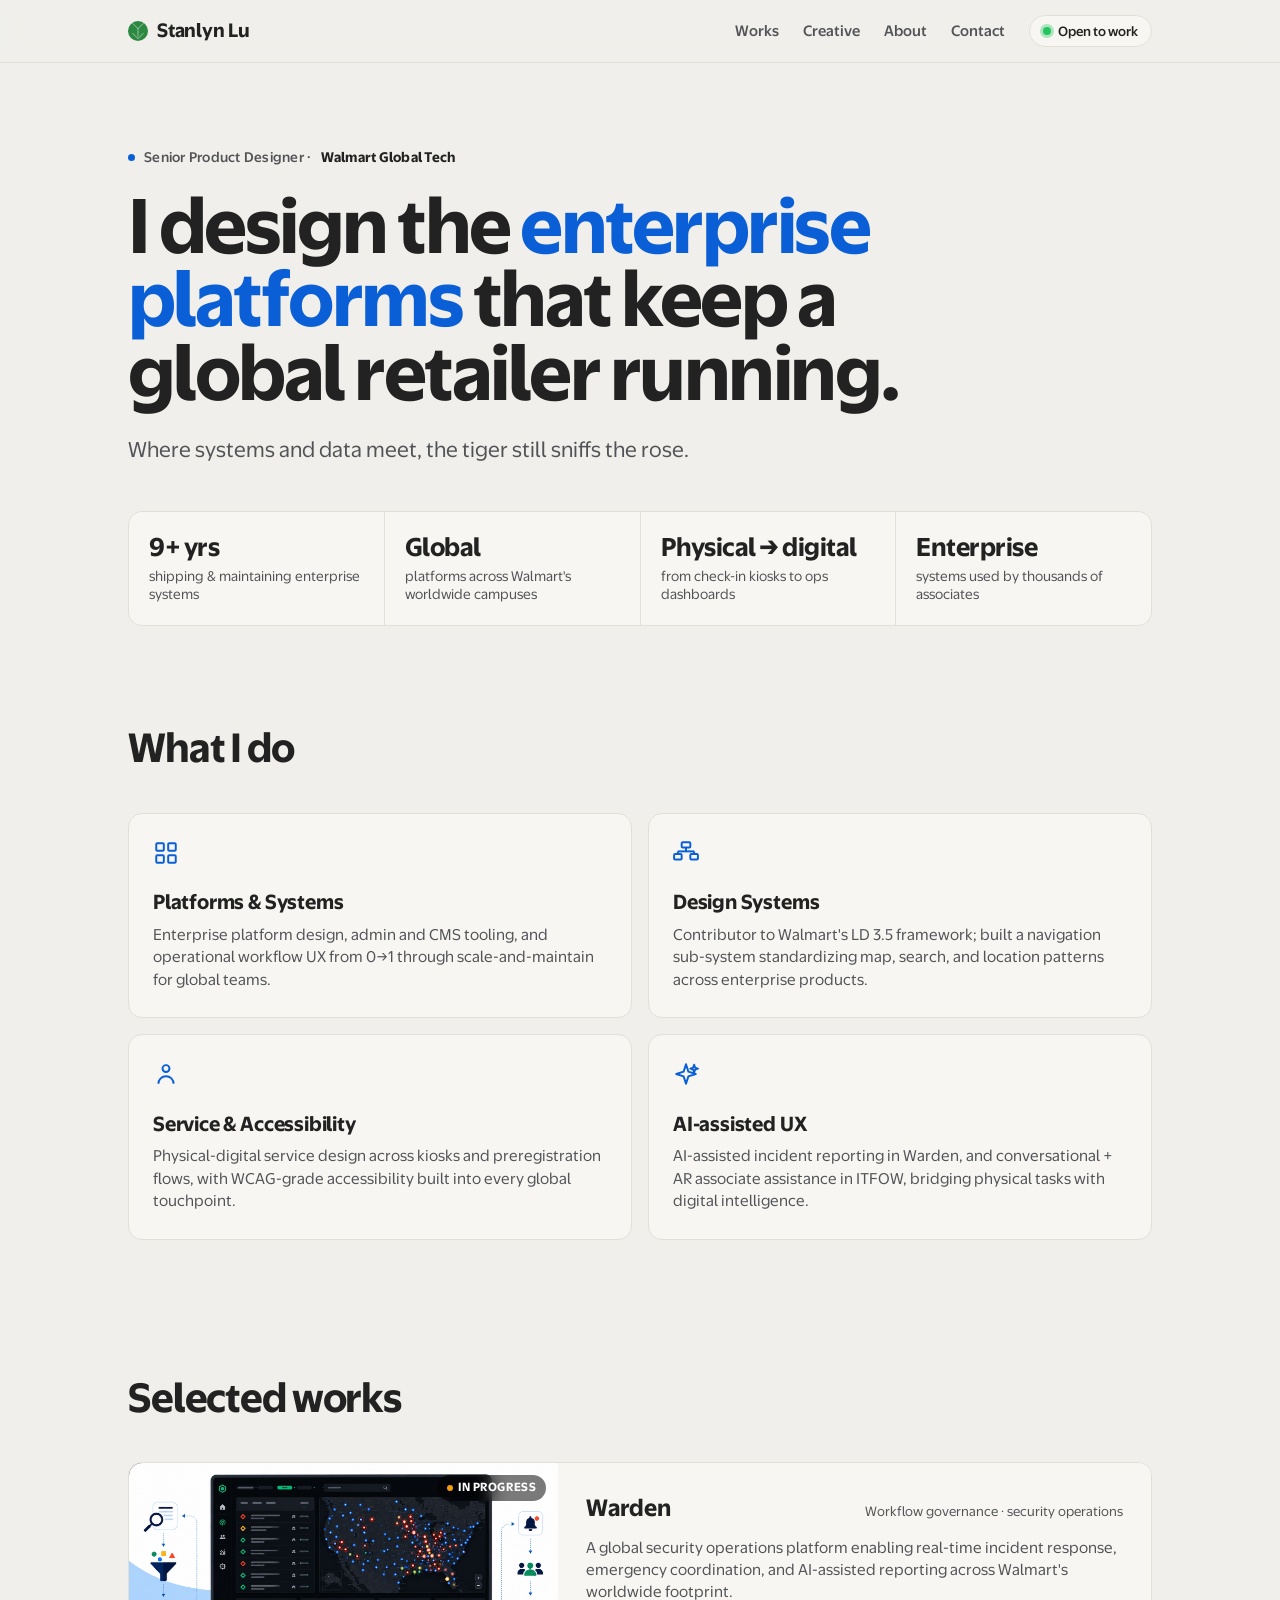
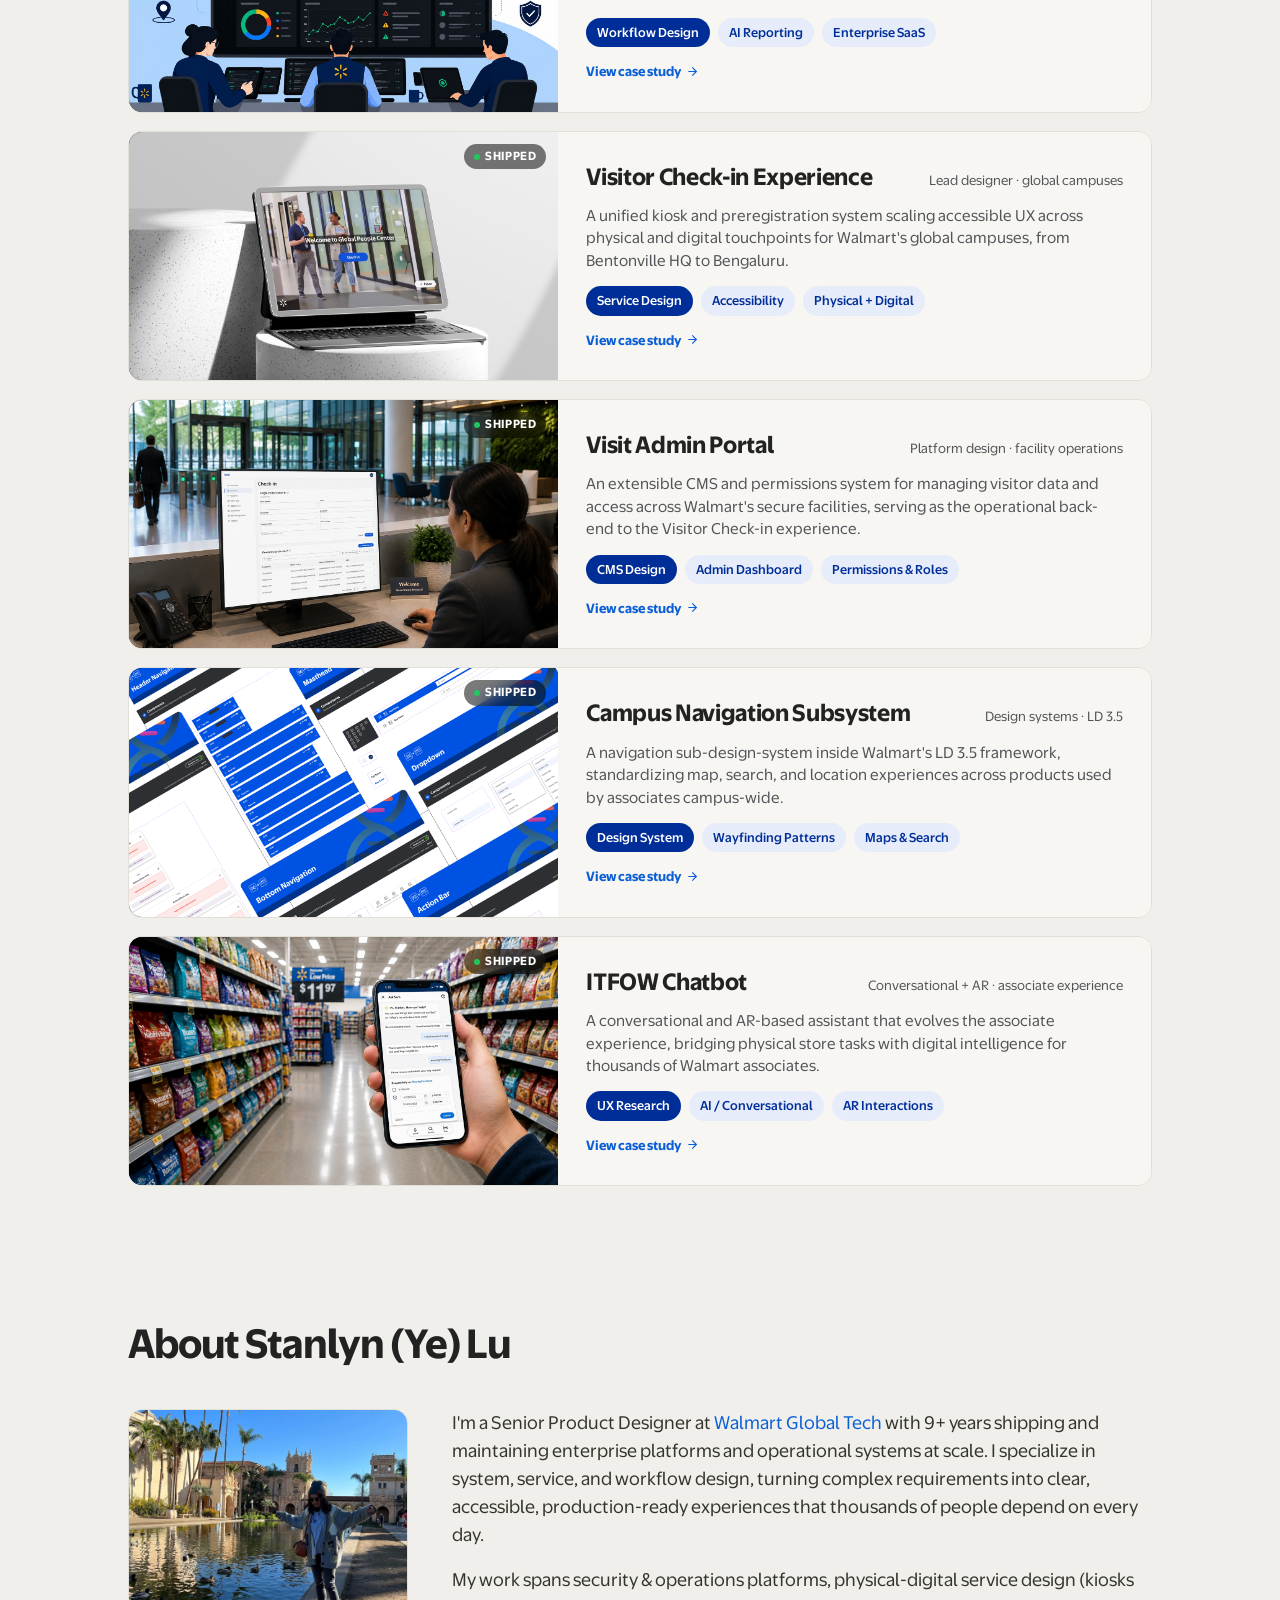
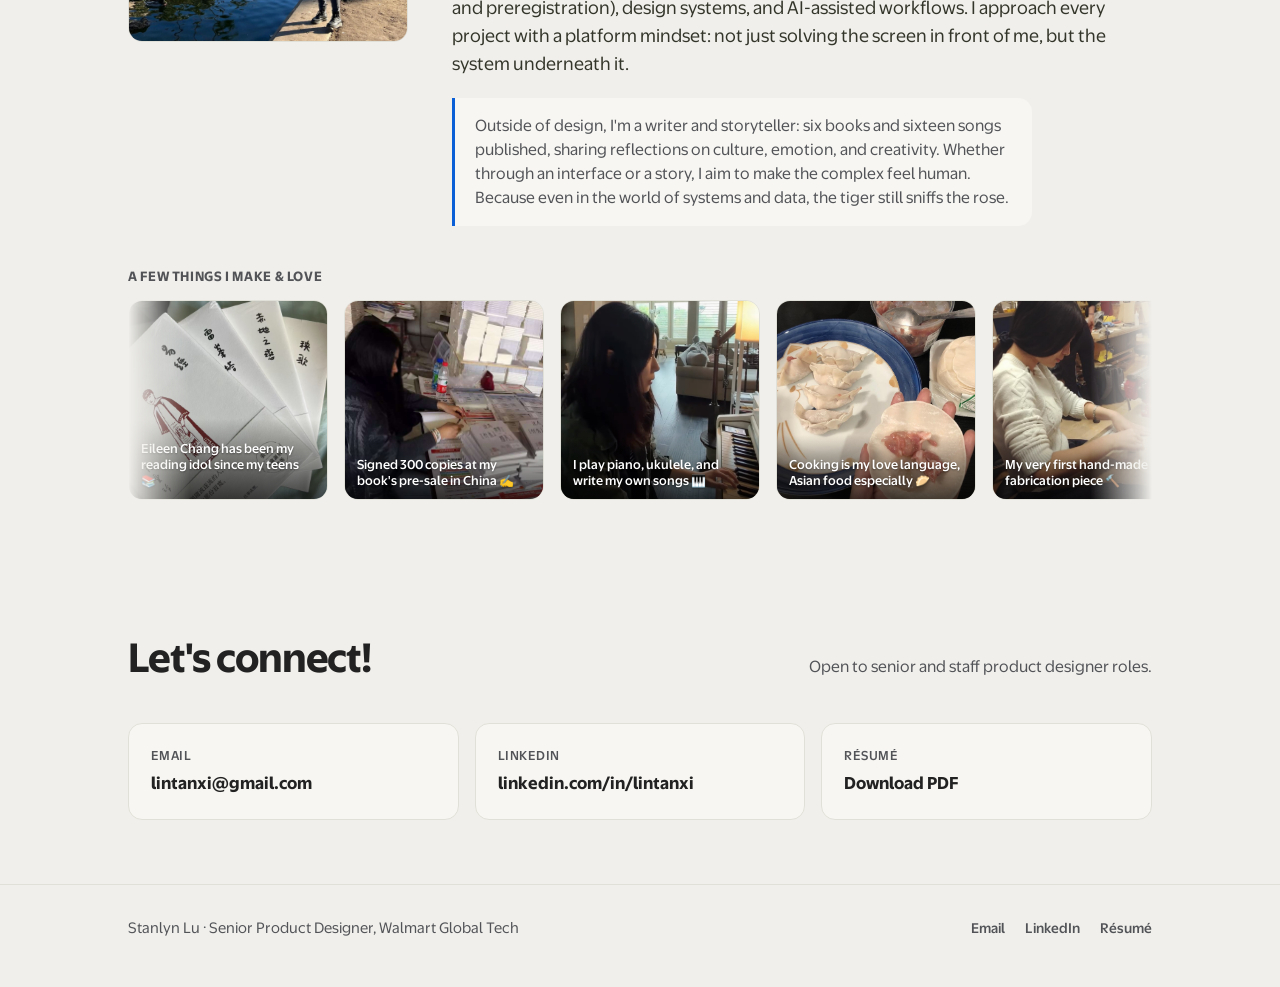
==== commit f7c3a9db: "Rewrite ITFOW description to match noun-phrase pattern of other cards" ====
--- a/index.html
+++ b/index.html
@@ -66,7 +66,7 @@
   .navlinks{display:flex;align-items:center;gap:24px}
   .navlink{color:var(--muted);font-weight:500;font-size:14px;transition:color .15s}
   .navlink:hover{color:var(--ink);text-decoration:none}
-  @media(max-width:520px){.navlinks .navlink:not(:last-child){display:none}}
+  @media(max-width:520px){.navlinks .navlink:not(:last-child){display:none}.navlinks .navlink[href="creative.html"]{display:inline}}
   .avail{display:inline-flex;align-items:center;gap:7px;font-size:12.5px;font-weight:500;color:var(--ink);padding:5px 13px;background:var(--surface);border:1px solid var(--line);border-radius:999px;white-space:nowrap}
   .avail-dot{width:8px;height:8px;border-radius:50%;background:#22c55e;flex:none;position:relative}
   .avail-dot::before{content:'';position:absolute;inset:-3px;border-radius:50%;background:#22c55e;opacity:.35;animation:avail-pulse 1.8s ease-out infinite}
@@ -127,6 +127,7 @@
   .card-link-hint svg{width:13px;height:13px;flex:none}
   @media(max-width:680px){.card{grid-template-columns:1fr}.card .shot{min-height:200px;height:200px}}
   /* custom "View" cursor on hover (desktop pointers only) */
+  .view-cursor{display:none}
   @media(hover:hover) and (pointer:fine){
     .works .card{cursor:none}
     .view-cursor{position:fixed;top:0;left:0;z-index:60;display:flex;align-items:center;gap:6px;padding:9px 15px;border-radius:999px;background:var(--blue);color:#fff;font-size:13px;font-weight:600;letter-spacing:.01em;white-space:nowrap;pointer-events:none;opacity:0;transform:translate(-50%,-50%) scale(.7);transition:opacity .18s ease,transform .18s ease;box-shadow:0 4px 16px rgba(10,95,214,.35)}
@@ -389,7 +390,7 @@
               <h3>ITFOW Chatbot</h3>
               <span class="scope">Conversational + AR · associate experience</span>
             </div>
-            <p class="desc">Evolving the associate experience through conversational and AR-based assistance, bridging physical store tasks with digital intelligence for thousands of Walmart associates.</p>
+            <p class="desc">A conversational and AR-based assistant that evolves the associate experience, bridging physical store tasks with digital intelligence for thousands of Walmart associates.</p>
             <div class="chips">
               <span class="chip dom">UX Research</span>
               <span class="chip">AI / Conversational</span>
@@ -495,11 +496,20 @@
   if(!window.matchMedia || !window.matchMedia('(hover:hover) and (pointer:fine)').matches) return;
   var cursor = document.getElementById('viewCursor');
   var cards = document.querySelectorAll('.works .card');
-  function move(e){ cursor.style.left = e.clientX + 'px'; cursor.style.top = e.clientY + 'px'; }
+  var lastX = -1, lastY = -1;
+  function place(x, y){ cursor.style.left = x + 'px'; cursor.style.top = y + 'px'; }
+  document.addEventListener('mousemove', function(e){ lastX = e.clientX; lastY = e.clientY; });
   cards.forEach(function(card){
-    card.addEventListener('mouseenter', function(){ cursor.classList.add('is-visible'); });
+    card.addEventListener('mouseenter', function(){
+      if(lastX < 0) return;        // no real pointer position yet (e.g. entered via scroll) — wait for move
+      place(lastX, lastY);
+      cursor.classList.add('is-visible');
+    });
+    card.addEventListener('mousemove', function(e){
+      place(e.clientX, e.clientY);
+      cursor.classList.add('is-visible');
+    });
     card.addEventListener('mouseleave', function(){ cursor.classList.remove('is-visible'); });
-    card.addEventListener('mousemove', move);
   });
 })();
 </script>
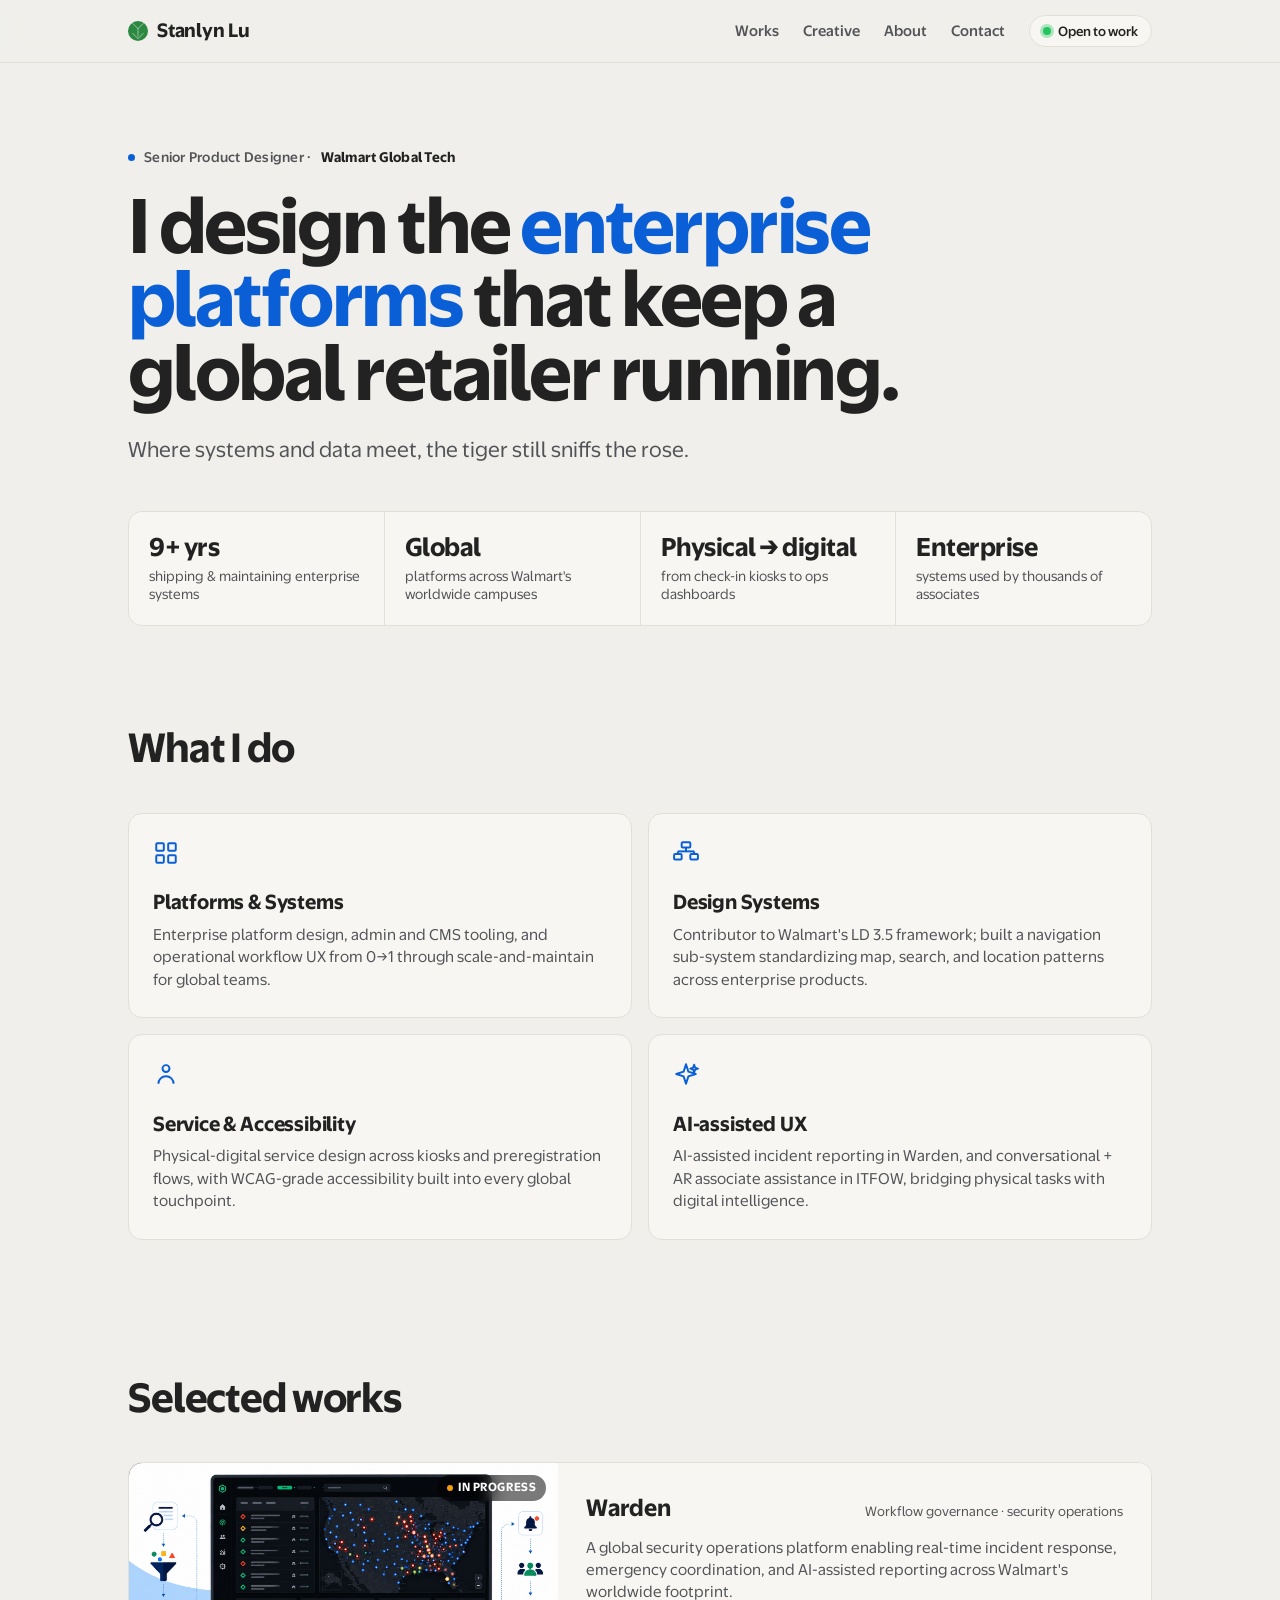
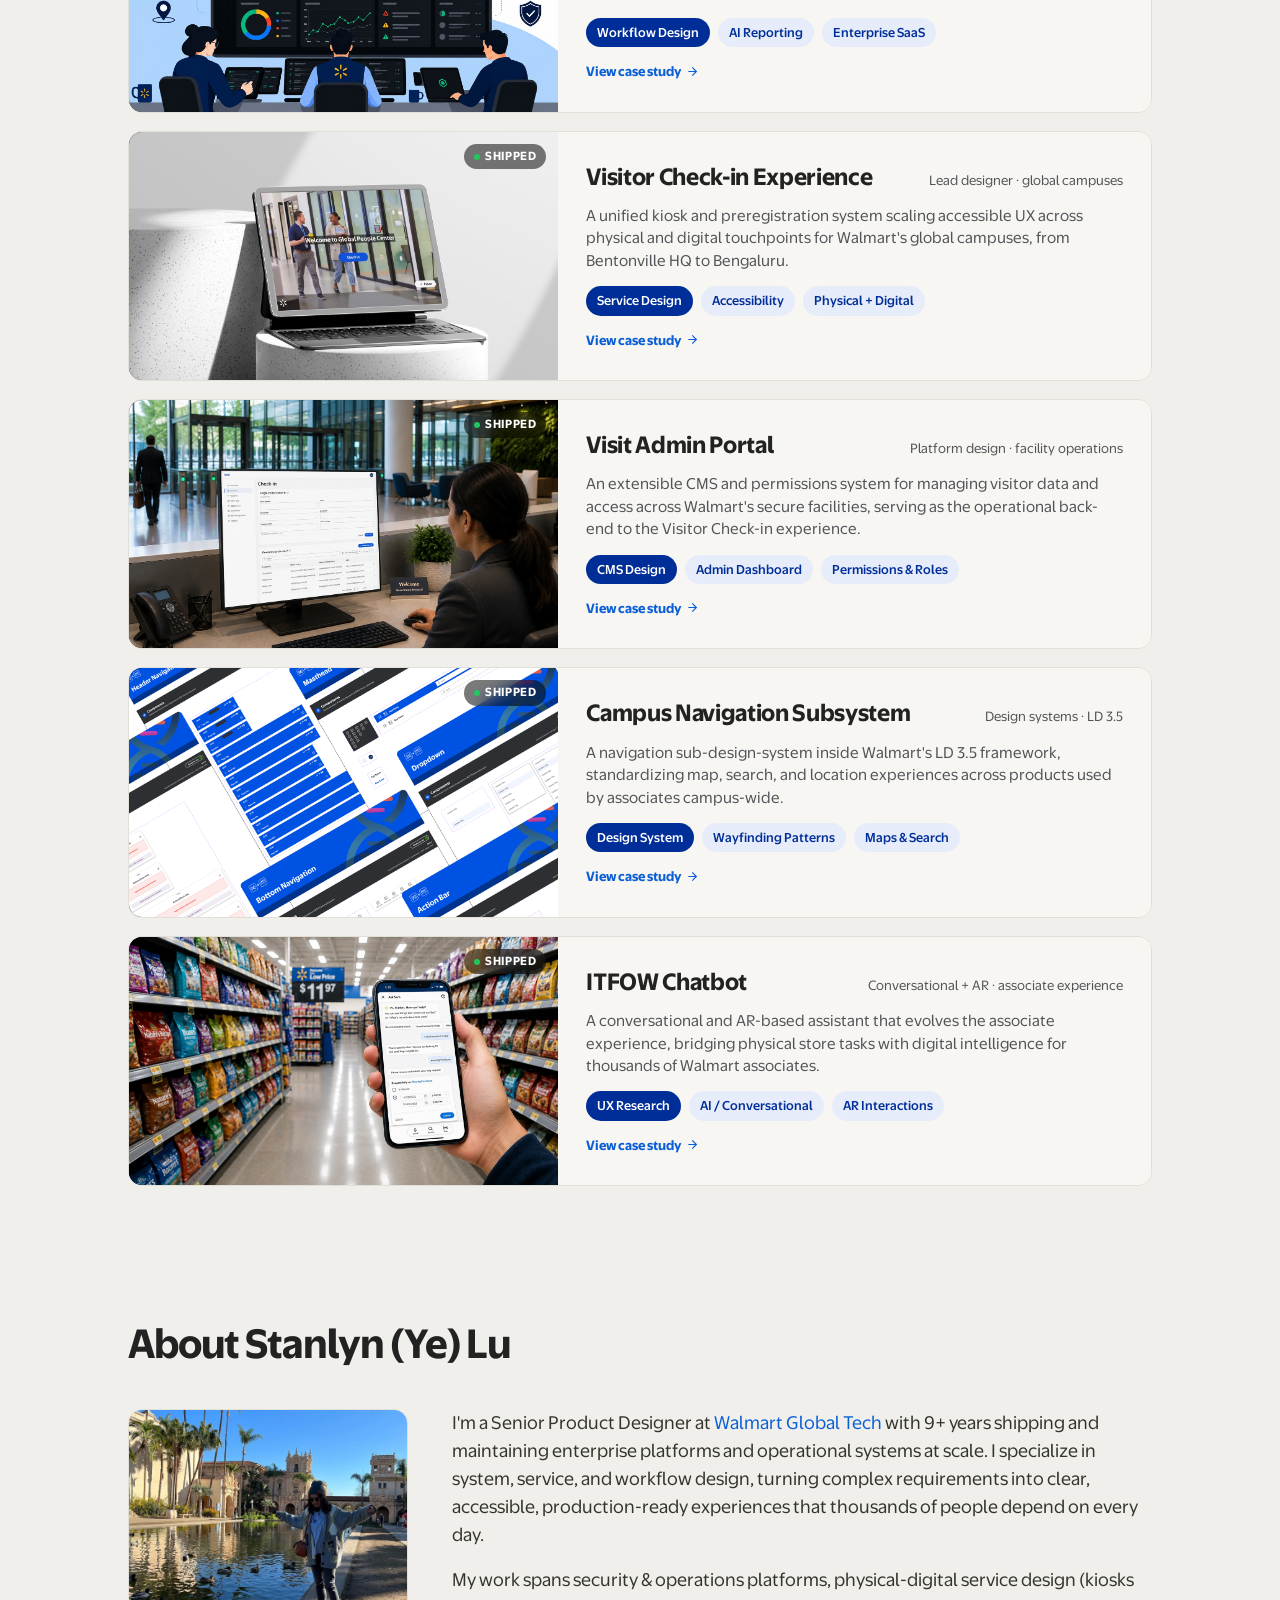
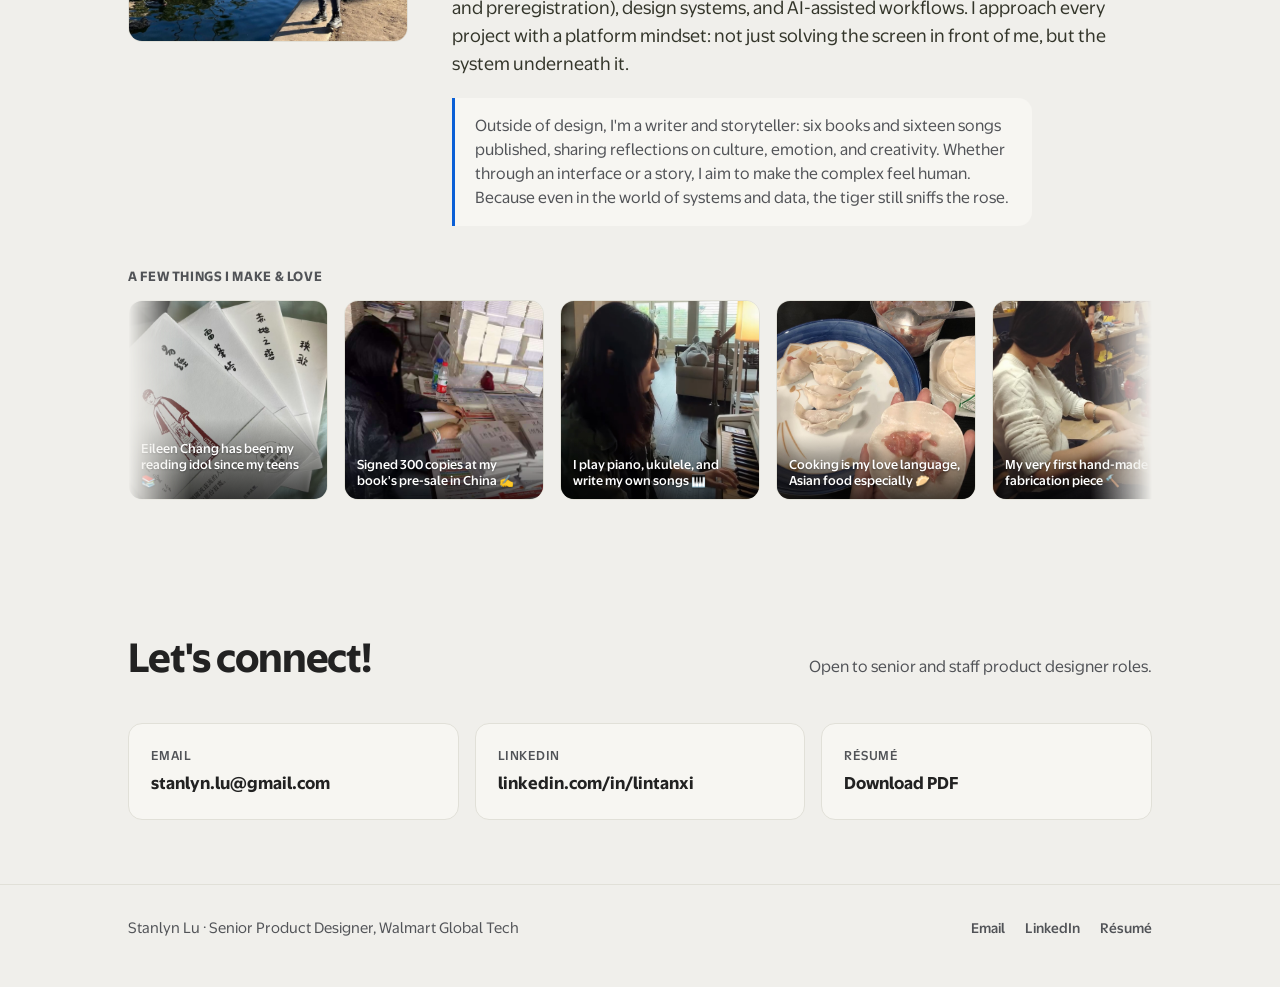
==== commit e23d959b: "Update contact email to stanlyn.lu@gmail.com Co-Authored-By: Claude Opus 5 <noreply@anthropic.com>" ====
--- a/index.html
+++ b/index.html
@@ -460,7 +460,7 @@
       <div class="contact-grid">
         <div class="contact-item">
           <span class="c-label">Email</span>
-          <a href="mailto:lintanxi@gmail.com">lintanxi@gmail.com</a>
+          <a href="mailto:stanlyn.lu@gmail.com">stanlyn.lu@gmail.com</a>
         </div>
         <div class="contact-item">
           <span class="c-label">LinkedIn</span>
@@ -480,7 +480,7 @@
   <div class="wrap foot-inner">
     <div class="foot-name">Stanlyn Lu · Senior Product Designer, Walmart Global Tech</div>
     <div class="foot-links">
-      <a href="mailto:lintanxi@gmail.com">Email</a>
+      <a href="mailto:stanlyn.lu@gmail.com">Email</a>
       <a href="https://www.linkedin.com/in/lintanxi/" rel="noopener" target="_blank">LinkedIn</a>
       <a href="https://drive.google.com/file/d/1amDWNT4BZlJ85HjrUvCv4VGVNqm2g7Tj/view?usp=drive_link" rel="noopener" target="_blank">Résumé</a>
     </div>
